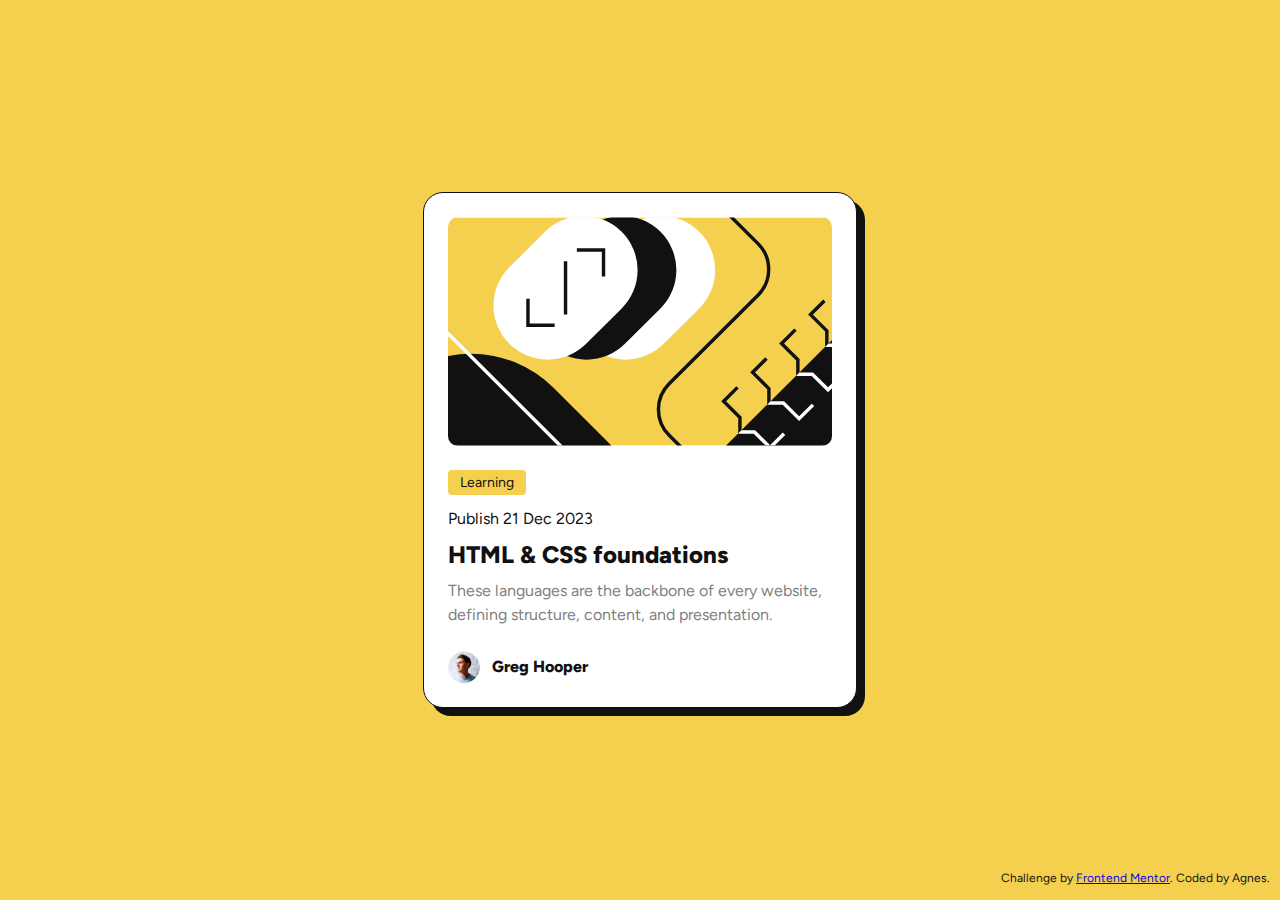
==== blog-preview-card-main/index.html @ fc7fa01e "fist commit" ====
<!DOCTYPE html>
<html lang="en">
<head>
  <meta charset="UTF-8">
  <meta name="viewport" content="width=device-width, initial-scale=1.0">
  <link rel="icon" type="image/png" sizes="32x32" href="./assets/images/favicon-32x32.png">  
  <link rel="stylesheet" type="text/css" href="assets/styles.css" />
  <title>Frontend Challenge | Blog preview card</title>
</head>
<body>
  <div class="container">
    <div class="card">
      <img src="./assets/images/illustration-article.svg" alt="blog image" class="blog-image">
  
      <div class="content">
        <div class="category"><span>Learning</span></div>
        <p class="publish-date">Publish 21 Dec 2023</p>
        <h1 class="title">HTML & CSS foundations</h1>
        <p class="description">These languages are the backbone of every website, defining structure, content, and
          presentation.</p>
      </div>
  
      <div class="author">
        <img src="./assets/images/image-avatar.webp" alt="user image" class="user-pic">
        <span class="user-name">Greg Hooper</span>
      </div>
    </div>
  </div>

  <div class="attribution">
    Challenge by <a href="https://www.frontendmentor.io?ref=challenge" target="_blank">Frontend Mentor</a>. 
    Coded by Agnes.
  </div>
</body>
</html>
---- blog-preview-card-main/assets/styles.css ----
:root {
  --yellow: #F4D04E;
  --black: #111111;
  --white: #FFFFFF;
  --gray: #7F7F7F;
  --text-12: 12px;
  --text-14: 14px;
  --text-16: 16px;
  --text-20: 20px;
  --text-24: 24px;
  --text-regular: 600;
}

@font-face {
  font-family: "PrimaryFont";
  src: url("./fonts/static/Figtree-Regular.ttf");
  src: local('PrimaryFont'), url(./fonts/static/Figtree-Regular.ttf) format('truetype');
}

@font-face {
  font-family: "PrimaryFont-ExtraBold";
  src: url("./fonts/static/Figtree-ExtraBold.ttf");
  src: local('PrimaryFont-ExtraBold'), url(./fonts/static/Figtree-ExtraBold.ttf) format('truetype');
}

body {
  font-family: 'PrimaryFont', sans-serif;
  width: 100vw;
  height: 100vh;
  background-color:  var(--yellow);
  color: var(--black);
  font-size: var(--text-16);
  line-height: 150%;
  padding: 0px;
  margin: 0;
  box-sizing: border-box;
}

p, h1 {
  padding: 0;
  margin: 0;
}

.container {
  height: 100%;
  display: flex;
  justify-content: center;
  align-items: center;
  margin: 0 20px;;
}

.card {
  display: flex;
  flex-direction: column;
  gap: 24px 0;
  width: 384px;
  background-color: var(--white);
  border-radius: 20px;
  border: var(--black) solid 1px;
  padding: 24px;
  box-shadow: 8px 8px var(--black);
}

.blog-image {
  width: 100%;
  border-radius: 10px;
}

.content {
  display: flex;
  flex-direction: column;
  gap: 12px 0;
}

.category span {
  background-color: var(--yellow);
  border-radius: 4px;
  padding: 4px 12px;
  font-size: var(--text-14);
  font-weight: var(--text-bold); 
}

.publish-date {
  font-size: var(--text-16);
}

.title {
  font-family: 'PrimaryFont-ExtraBold';
  font-size: var(--text-24);
  cursor: pointer;
}

.title:hover {
  color: var(--yellow);
}

.description {
  font-size: var(--text-16);
  color: var(--gray);
}

.author {
  display: flex;
  justify-content: flex-start;
  align-items: center;
  gap: 12px;
}

.user-pic {
  border-radius: 9999px;
  width: 32px;
  height: 32px;
  object-fit: cover;
}

.user-name {
  font-family: 'PrimaryFont-ExtraBold';
  font-size: var(--text-16);
}

.attribution {
  font-size: var(--text-12);
  position: absolute;
  bottom: 10px;
  right: 10px;
}

@media (max-width:480px)  { 
  .card {
    width: 327px;
  }

  .category span, .publish-date {
    font-size: var(--text-12);
  }

  .user-name, .description{
    font-size: var(--text-14);
  }

  .title {
    font-family: 'PrimaryFont-ExtraBold';
    font: var(--text-20);
  }
}
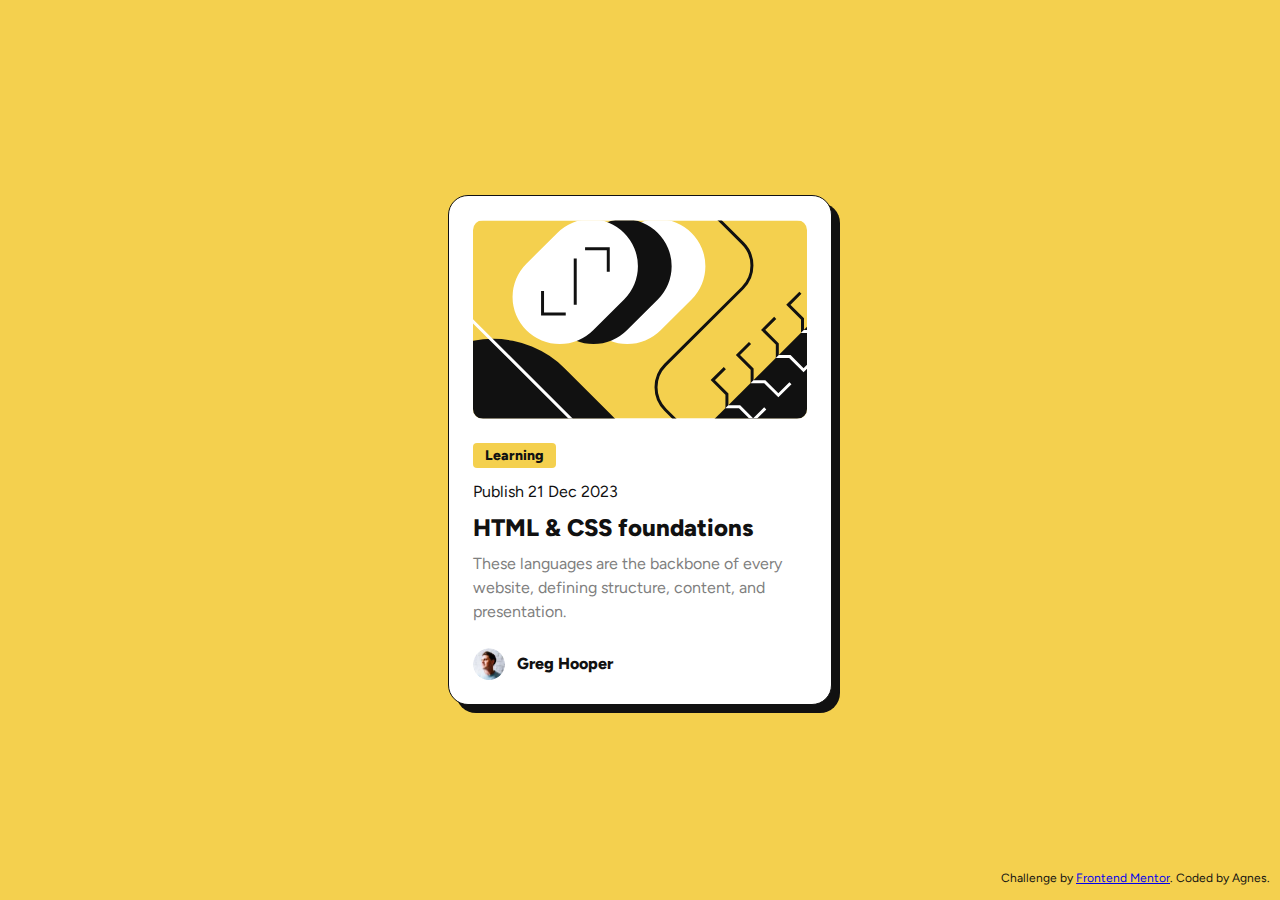
==== commit 9f65ceba: "fix: box-sizing" ====
--- a/blog-preview-card-main/index.html
+++ b/blog-preview-card-main/index.html
@@ -1,35 +1,35 @@
 <!DOCTYPE html>
 <html lang="en">
-<head>
-  <meta charset="UTF-8">
-  <meta name="viewport" content="width=device-width, initial-scale=1.0">
-  <link rel="icon" type="image/png" sizes="32x32" href="./assets/images/favicon-32x32.png">  
-  <link rel="stylesheet" type="text/css" href="assets/styles.css" />
-  <title>Frontend Challenge | Blog preview card</title>
-</head>
-<body>
-  <div class="container">
-    <div class="card">
-      <img src="./assets/images/illustration-article.svg" alt="blog image" class="blog-image">
-  
-      <div class="content">
-        <div class="category"><span>Learning</span></div>
-        <p class="publish-date">Publish 21 Dec 2023</p>
-        <h1 class="title">HTML & CSS foundations</h1>
-        <p class="description">These languages are the backbone of every website, defining structure, content, and
-          presentation.</p>
-      </div>
-  
-      <div class="author">
-        <img src="./assets/images/image-avatar.webp" alt="user image" class="user-pic">
-        <span class="user-name">Greg Hooper</span>
+  <head>
+    <meta charset="UTF-8">
+    <meta name="viewport" content="width=device-width, initial-scale=1.0">
+    <link rel="icon" type="image/png" sizes="32x32" href="./assets/images/favicon-32x32.png">
+    <link rel="stylesheet" type="text/css" href="assets/styles.css" />
+    <title>Frontend Challenge | Blog preview card</title>
+  </head>
+  <body>
+    <div class="container">
+      <div class="card">
+        <img src="./assets/images/illustration-article.svg" alt="blog image" class="blog-image">
+
+        <div class="content">
+          <div class="category"><span>Learning</span></div>
+          <p class="publish-date">Publish 21 Dec 2023</p>
+          <h1 class="title">HTML & CSS foundations</h1>
+          <p class="description">These languages are the backbone of every website, defining structure, content, and
+            presentation.</p>
+        </div>
+
+        <div class="author">
+          <img src="./assets/images/image-avatar.webp" alt="user image" class="user-pic">
+          <span class="user-name">Greg Hooper</span>
+        </div>
       </div>
     </div>
-  </div>
 
-  <div class="attribution">
-    Challenge by <a href="https://www.frontendmentor.io?ref=challenge" target="_blank">Frontend Mentor</a>. 
-    Coded by Agnes.
-  </div>
-</body>
+    <div class="attribution">
+      Challenge by <a href="https://www.frontendmentor.io?ref=challenge" target="_blank">Frontend Mentor</a>.
+      Coded by Agnes.
+    </div>
+  </body>
 </html>--- a/blog-preview-card-main/assets/styles.css
+++ b/blog-preview-card-main/assets/styles.css
@@ -9,18 +9,20 @@
   --text-20: 20px;
   --text-24: 24px;
   --text-regular: 600;
+  --text-bold: 800;
+}
+
+html {
+  box-sizing: border-box;
+}
+*, *:before, *:after {
+  box-sizing: inherit;
 }
 
 @font-face {
   font-family: "PrimaryFont";
   src: url("./fonts/static/Figtree-Regular.ttf");
   src: local('PrimaryFont'), url(./fonts/static/Figtree-Regular.ttf) format('truetype');
-}
-
-@font-face {
-  font-family: "PrimaryFont-ExtraBold";
-  src: url("./fonts/static/Figtree-ExtraBold.ttf");
-  src: local('PrimaryFont-ExtraBold'), url(./fonts/static/Figtree-ExtraBold.ttf) format('truetype');
 }
 
 body {
@@ -33,7 +35,6 @@
   line-height: 150%;
   padding: 0px;
   margin: 0;
-  box-sizing: border-box;
 }
 
 p, h1 {
@@ -85,8 +86,8 @@
 }
 
 .title {
-  font-family: 'PrimaryFont-ExtraBold';
   font-size: var(--text-24);
+  font-weight: var(--text-bold);
   cursor: pointer;
 }
 
@@ -114,8 +115,8 @@
 }
 
 .user-name {
-  font-family: 'PrimaryFont-ExtraBold';
   font-size: var(--text-16);
+  font-weight: var(--text-bold);
 }
 
 .attribution {
@@ -139,7 +140,6 @@
   }
 
   .title {
-    font-family: 'PrimaryFont-ExtraBold';
-    font: var(--text-20);
+    font-size: var(--text-20);
   }
 }